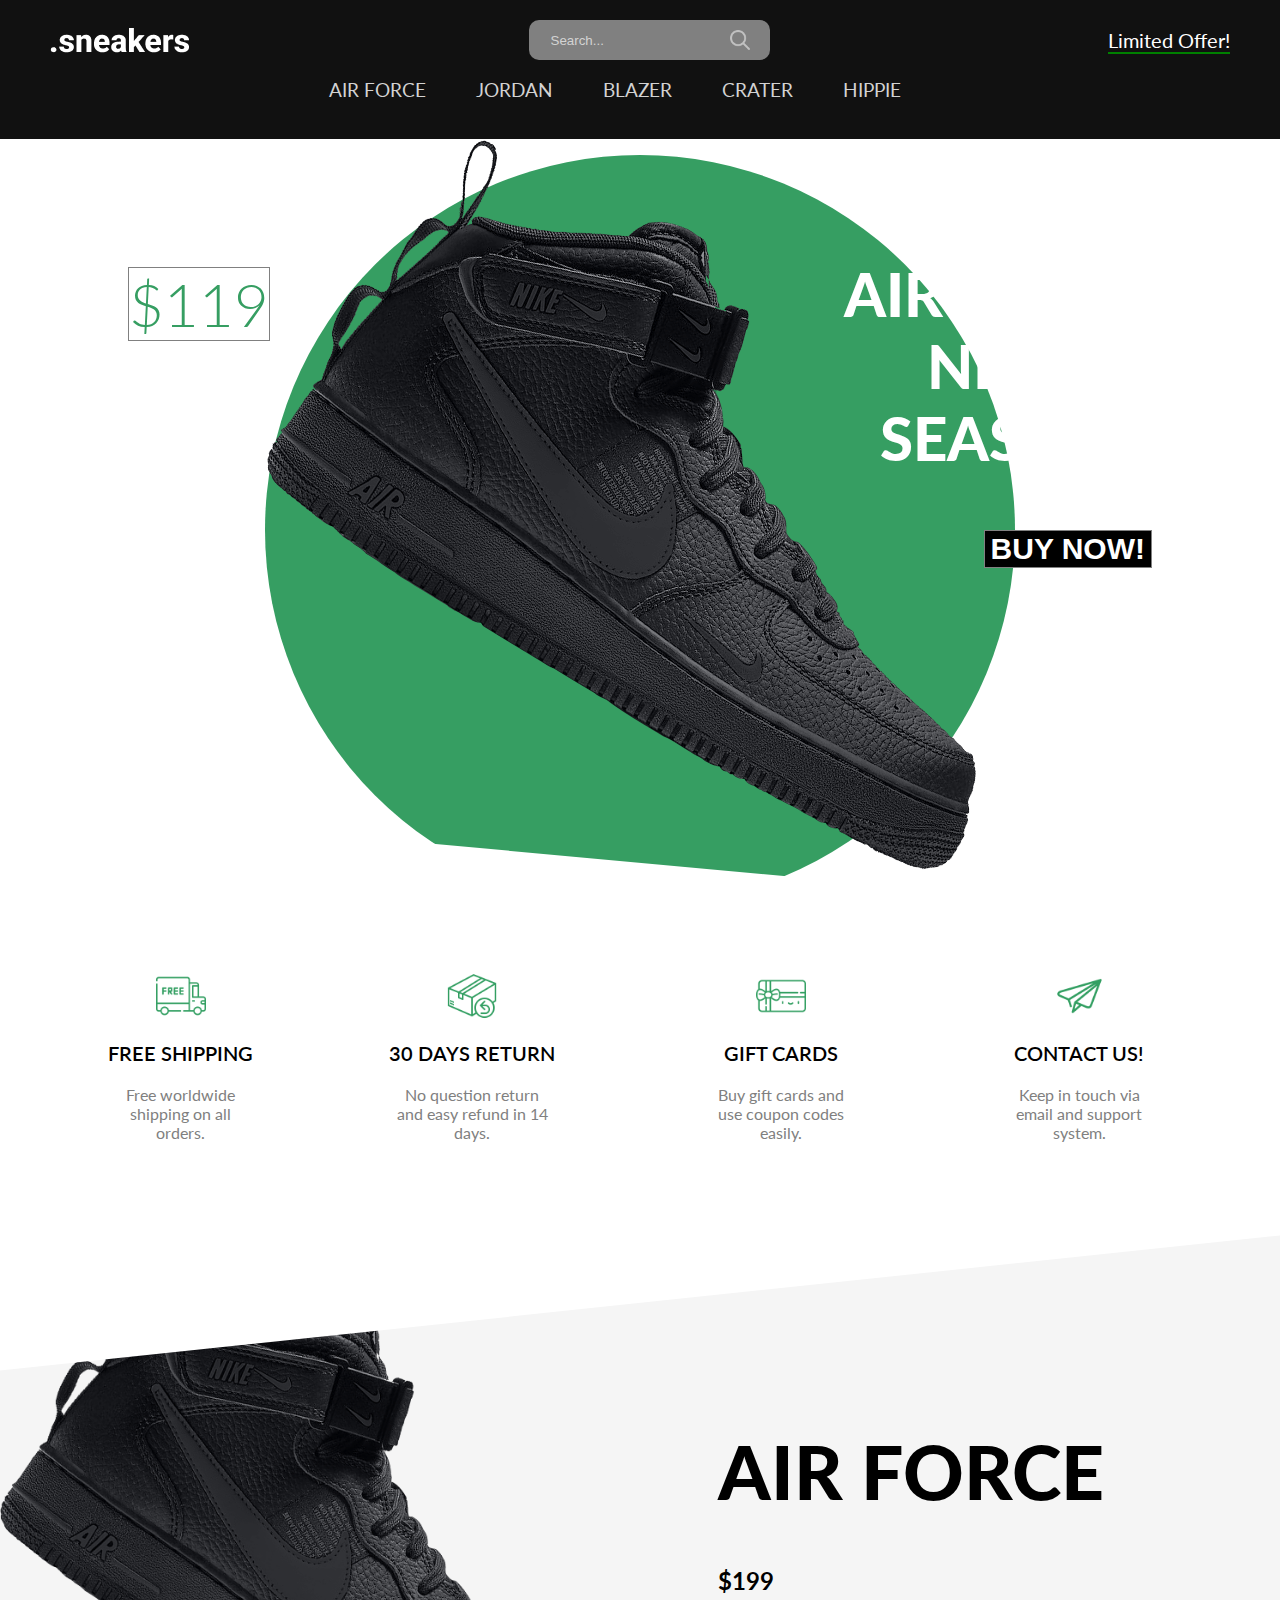
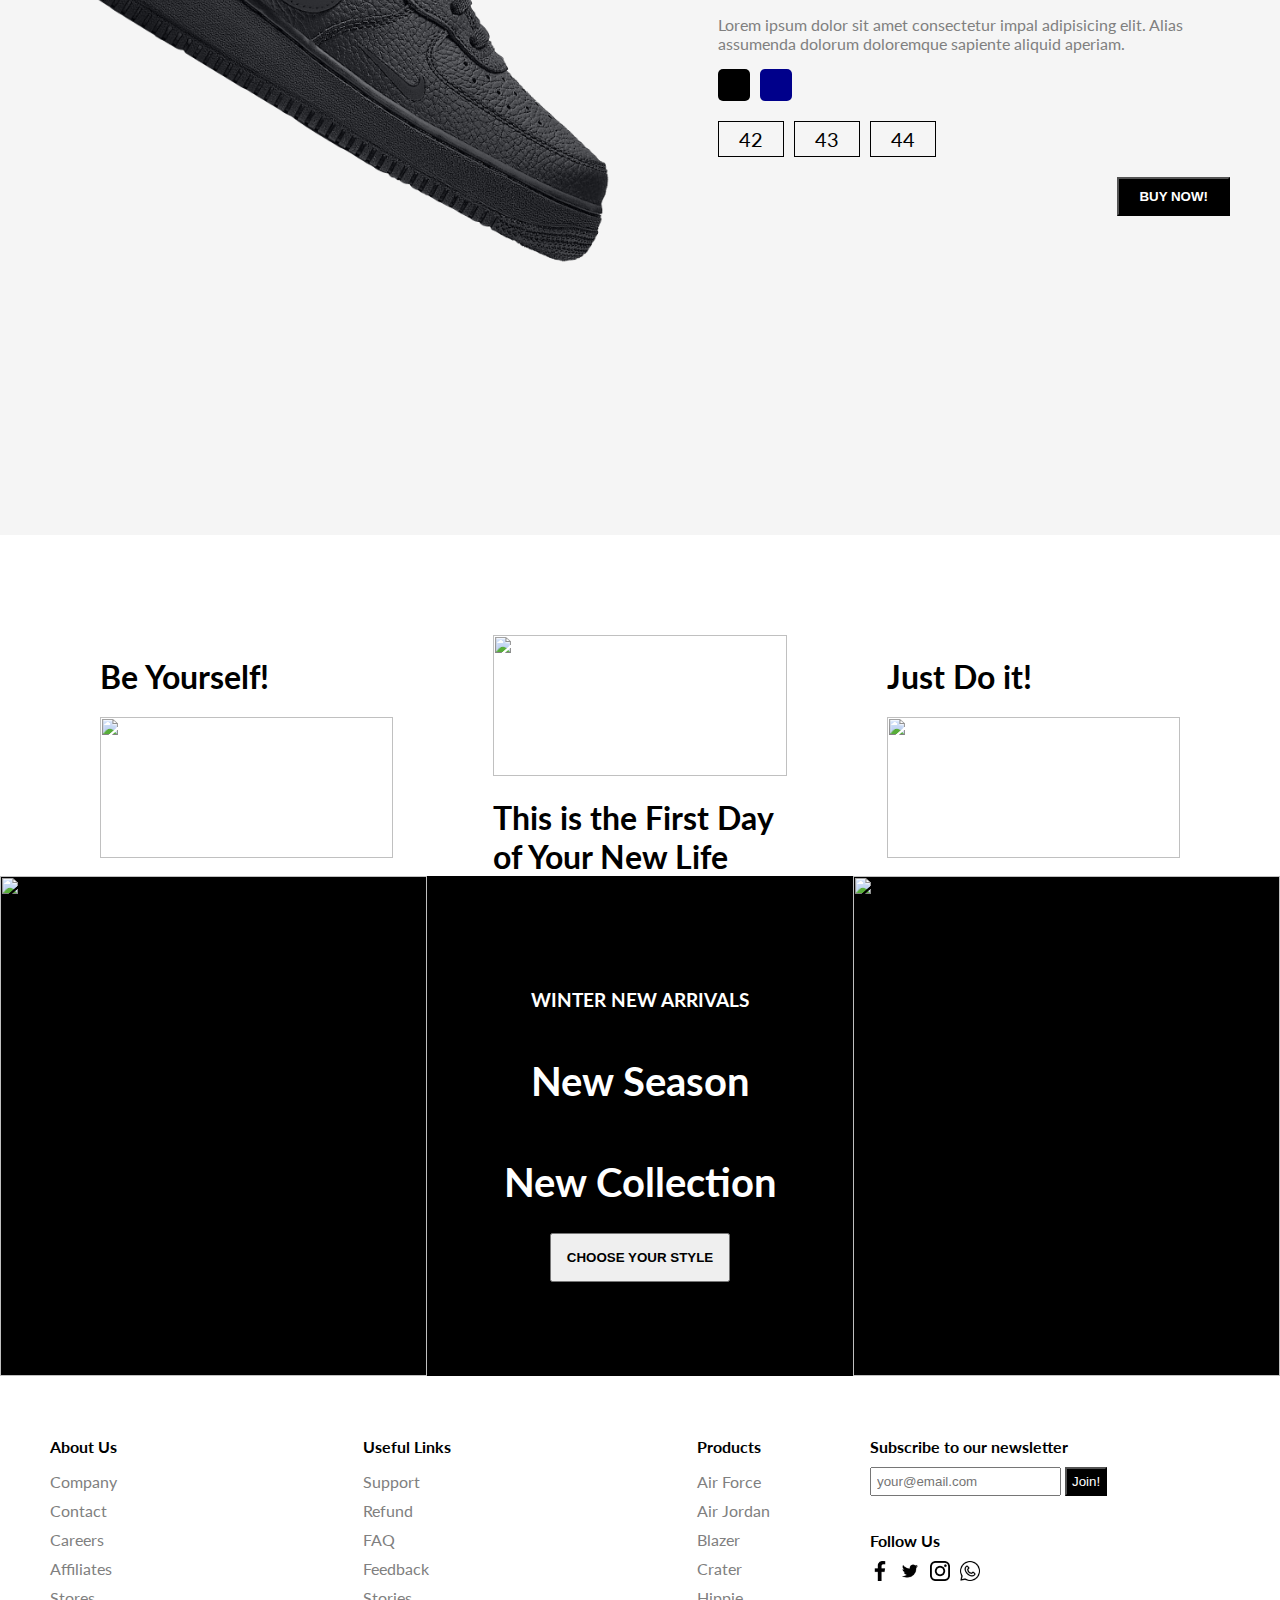
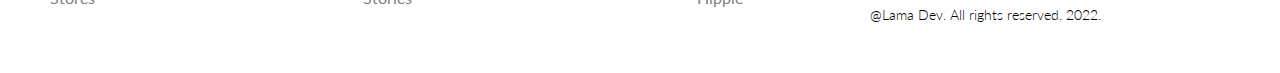
==== e commerce/index.html @ 88a5950a "initial commit" ====
<html lang="en">

<head>
    <meta charset="UTF-8">
    <meta http-equiv="X-UA-Compatible" content="IE=edge">
    <meta name="viewport" content="width=device-width, initial-scale=1.0">
    <link
        href="https://fonts.googleapis.com/css2?family=Lato:ital,wght@0,100;0,300;0,400;0,700;0,900;1,100;1,300;1,400;1,700;1,900&display=swap"
        rel="stylesheet">
    <link rel="stylesheet" href="style.css">
    <title>Nike Store</title>
</head>

<body>
    <nav id="nav">
        <div class="navTop">
            <div class="navItem">
                <img src="./img/sneakers.png" alt="">
            </div>
            <div class="navItem">
                <div class="search">
                    <input type="text" placeholder="Search..." class="searchInput">
                    <img src="./img/search.png" width="20" height="20" alt="" class="searchIcon">
                </div>
            </div>
            <div class="navItem">
                <span class="limitedOffer">Limited Offer!</span>
            </div>
        </div>
        <div class="navBottom">
            <h3 class="menuItem">AIR FORCE</h3>
            <h3 class="menuItem">JORDAN</h3>
            <h3 class="menuItem">BLAZER</h3>
            <h3 class="menuItem">CRATER</h3>
            <h3 class="menuItem">HIPPIE</h3>
        </div>
    </nav>
    <div class="slider">
        <div class="sliderWrapper">
            <div class="sliderItem">
                <img src="./img/air.png" alt="" class="sliderImg">
                <div class="sliderBg"></div>
                <h1 class="sliderTitle">AIR FORCE</br> NEW</br> SEASON</h1>
                <h2 class="sliderPrice">$119</h2>
                <a href="#product">
                    <button class="buyButton">BUY NOW!</button>
                </a>
            </div>
            <div class="sliderItem">
                <img src="./img/jordan.png" alt="" class="sliderImg">
                <div class="sliderBg"></div>
                <h1 class="sliderTitle">AIR JORDAN</br> NEW</br> SEASON</h1>
                <h2 class="sliderPrice">$149</h2>
                <a href="#product">
                    <button class="buyButton">BUY NOW!</button>
                </a>
            </div>
            <div class="sliderItem">
                <img src="./img/blazer.png" alt="" class="sliderImg">
                <div class="sliderBg"></div>
                <h1 class="sliderTitle">BLAZER</br> NEW</br> SEASON</h1>
                <h2 class="sliderPrice">$109</h2>
                <a href="#product">
                    <button class="buyButton">BUY NOW!</button>
                </a>
            </div>
            <div class="sliderItem">
                <img src="./img/crater.png" alt="" class="sliderImg">
                <div class="sliderBg"></div>
                <h1 class="sliderTitle">CRATER</br> NEW</br> SEASON</h1>
                <h2 class="sliderPrice">$129</h2>
                <a href="#product">
                    <button class="buyButton">BUY NOW!</button>
                </a>
            </div>
            <div class="sliderItem">
                <img src="./img/hippie.png" alt="" class="sliderImg">
                <div class="sliderBg"></div>
                <h1 class="sliderTitle">HIPPIE</br> NEW</br> SEASON</h1>
                <h2 class="sliderPrice">$99</h2>
                <a href="#product">
                    <button class="buyButton">BUY NOW!</button>
                </a>
            </div>
        </div>
    </div>
   
    <div class="features">
        <div class="feature">
            <img src="./img/shipping.png" alt="" class="featureIcon">
            <span class="featureTitle">FREE SHIPPING</span>
            <span class="featureDesc">Free worldwide shipping on all orders.</span>
        </div>
        <div class="feature">
            <img class="featureIcon" src="./img/return.png" alt="">
            <span class="featureTitle">30 DAYS RETURN</span>
            <span class="featureDesc">No question return and easy refund in 14 days.</span>
        </div>
        <div class="feature">
            <img class="featureIcon" src="./img/gift.png" alt="">
            <span class="featureTitle">GIFT CARDS</span>
            <span class="featureDesc">Buy gift cards and use coupon codes easily.</span>
        </div>
        <div class="feature">
            <img class="featureIcon" src="./img/contact.png" alt="">
            <span class="featureTitle">CONTACT US!</span>
            <span class="featureDesc">Keep in touch via email and support system.</span>
        </div>
    </div>

    <div class="product" id="product">
        <img src="./img/air.png" alt="" class="productImg">
        <div class="productDetails">
            <h1 class="productTitle">AIR FORCE</h1>
            <h2 class="productPrice">$199</h2>
            <p class="productDesc">Lorem ipsum dolor sit amet consectetur impal adipisicing elit. Alias assumenda
                dolorum
                doloremque sapiente aliquid aperiam.</p>
            <div class="colors">
                <div class="color"></div>
                <div class="color"></div>
            </div>
            <div class="sizes">
                <div class="size">42</div>
                <div class="size">43</div>
                <div class="size">44</div>
            </div>
            <button class="productButton">BUY NOW!</button>
        </div>
        <div class="payment">
            <h1 class="payTitle">Personal Information</h1>
            <label>Name and Surname</label>
            <input type="text" placeholder="John Doe" class="payInput">
            <label>Phone Number</label>
            <input type="text" placeholder="+1 234 5678" class="payInput">
            <label>Address</label>
            <input type="text" placeholder="Elton St 21 22-145" class="payInput">
            <h1 class="payTitle">Card Information</h1>
            <div class="cardIcons">
                <img src="./img/visa.png" width="40" alt="" class="cardIcon">
                <img src="./img/master.png" alt="" width="40" class="cardIcon">
            </div>
            <input type="password" class="payInput" placeholder="Card Number">
            <div class="cardInfo">
                <input type="text" placeholder="mm" class="payInput sm">
                <input type="text" placeholder="yyyy" class="payInput sm">
                <input type="text" placeholder="cvv" class="payInput sm">
            </div>
            <button class="payButton">Checkout!</button>
            <span class="close">X</span>
        </div>
    </div>
    <div class="gallery">
        <div class="galleryItem">
            <h1 class="galleryTitle">Be Yourself!</h1>
            <img src="https://images.pexels.com/photos/9295809/pexels-photo-9295809.jpeg?auto=compress&cs=tinysrgb&dpr=2&w=500"
                alt="" class="galleryImg">
        </div>
        <div class="galleryItem">
            <img src="https://images.pexels.com/photos/1040427/pexels-photo-1040427.jpeg?auto=compress&cs=tinysrgb&dpr=2&w=500"
                alt="" class="galleryImg">
            <h1 class="galleryTitle">This is the First Day of Your New Life</h1>
        </div>
        <div class="galleryItem">
            <h1 class="galleryTitle">Just Do it!</h1>
            <img src="https://images.pexels.com/photos/7856965/pexels-photo-7856965.jpeg?auto=compress&cs=tinysrgb&dpr=2&w=500"
                alt="" class="galleryImg">
        </div>
    </div>
    <div class="newSeason">
        <div class="nsItem">
            <img src="https://images.pexels.com/photos/4753986/pexels-photo-4753986.jpeg?auto=compress&cs=tinysrgb&dpr=2&w=500"
                alt="" class="nsImg">
        </div>
        <div class="nsItem">
            <h3 class="nsTitleSm">WINTER NEW ARRIVALS</h3>
            <h1 class="nsTitle">New Season</h1>
            <h1 class="nsTitle">New Collection</h1>
            <a href="#nav">
                <button class="nsButton">CHOOSE YOUR STYLE</button>
            </a>
        </div>
        <div class="nsItem">
            <img src="https://images.pexels.com/photos/7856965/pexels-photo-7856965.jpeg?auto=compress&cs=tinysrgb&dpr=2&w=500"
                alt="" class="nsImg">
        </div>
    </div>
    <footer>
        <div class="footerLeft">
            <div class="footerMenu">
                <h1 class="fMenuTitle">About Us</h1>
                <ul class="fList">
                    <li class="fListItem">Company</li>
                    <li class="fListItem">Contact</li>
                    <li class="fListItem">Careers</li>
                    <li class="fListItem">Affiliates</li>
                    <li class="fListItem">Stores</li>
                </ul>
            </div>
            <div class="footerMenu">
                <h1 class="fMenuTitle">Useful Links</h1>
                <ul class="fList">
                    <li class="fListItem">Support</li>
                    <li class="fListItem">Refund</li>
                    <li class="fListItem">FAQ</li>
                    <li class="fListItem">Feedback</li>
                    <li class="fListItem">Stories</li>
                </ul>
            </div>
            <div class="footerMenu">
                <h1 class="fMenuTitle">Products</h1>
                <ul class="fList">
                    <li class="fListItem">Air Force</li>
                    <li class="fListItem">Air Jordan</li>
                    <li class="fListItem">Blazer</li>
                    <li class="fListItem">Crater</li>
                    <li class="fListItem">Hippie</li>
                </ul>
            </div>
        </div>
        <div class="footerRight">
            <div class="footerRightMenu">
                <h1 class="fMenuTitle">Subscribe to our newsletter</h1>
                <div class="fMail">
                    <input type="text" placeholder="your@email.com" class="fInput">
                    <button class="fButton">Join!</button>
                </div>
            </div>
            <div class="footerRightMenu">
                <h1 class="fMenuTitle">Follow Us</h1>
                <div class="fIcons">
                    <img src="./img/facebook.png" alt="" class="fIcon">
                    <img src="./img/twitter.png" alt="" class="fIcon">
                    <img src="./img/instagram.png" alt="" class="fIcon">
                    <img src="./img/whatsapp.png" alt="" class="fIcon">
                </div>
            </div>
            <div class="footerRightMenu">
                <span class="copyright">@Lama Dev. All rights reserved. 2022.</span>
            </div>
        </div>
    </footer>
    <script src="./app.js"></script>
</body>

</html>
---- e commerce/style.css ----
html {
    scroll-behavior: smooth;
  }
  
  body {
    font-family: "Lato", sans-serif;
    padding: 0;
    margin: 0;
  }
  
  nav {
    background-color: #111;
    color: white;
    padding: 20px 50px;
  }
  
  .navTop {
    display: flex;
    align-items: center;
    justify-content: space-between;
  }
  
  .search {
    display: flex;
    align-items: center;
    background-color: gray;
    padding: 10px 20px;
    border-radius: 10px;
  }
  
  .searchInput {
    border: none;
    background-color: transparent;
  }
  
  .searchInput::placeholder {
    color: lightgray;
  }
  
  .limitedOffer {
    font-size: 20px;
    border-bottom: 2px solid green;
    cursor: pointer;
  }
  
  .navBottom {
    display: flex;
    align-items: center;
    justify-content: center;
  }
  
  .menuItem {
    margin-right: 50px;
    cursor: pointer;
    color: lightgray;
    font-weight: 400;
  }
  
  .slider {
    background: url("https://images.unsplash.com/photo-1604147495798-57beb5d6af73?ixlib=rb-1.2.1&ixid=MnwxMjA3fDB8MHxwaG90by1wYWdlfHx8fGVufDB8fHx8&auto=format&fit=crop&w=2370&q=80");
    clip-path: polygon(0 0, 100% 0, 100% 100%, 0 85%);
    overflow: hidden;
  }
  
  .sliderWrapper {
    display: flex;
    width: 500vw;
    transition: all 1.5s ease-in-out;
  }
  
  .sliderItem {
    width: 100vw;
    display: flex;
    align-items: center;
    justify-content: center;
    position: relative;
  }
  
  .sliderBg {
    width: 750px;
    height: 750px;
    border-radius: 50%;
    position: absolute;
  }
  
  .sliderImg {
    z-index: 1;
  }
  
  .sliderTitle {
    position: absolute;
    top: 10%;
    right: 10%;
    font-size: 60px;
    font-weight: 900;
    text-align: center;
    color: white;
    z-index: 1;
  }
  
  .sliderPrice {
    position: absolute;
    top: 10%;
    left: 10%;
    font-size: 60px;
    font-weight: 300;
    text-align: center;
    color: white;
    border: 1px solid gray;
    z-index: 1;
  }
  
  .buyButton {
    position: absolute;
    top: 50%;
    right: 10%;
    font-size: 30px;
    font-weight: 900;
    color: white;
    border: 1px solid gray;
    background-color: black;
    z-index: 1;
    cursor: pointer;
  }
  
  .buyButton:hover {
    background-color: white;
    color: black;
  }
  
  .sliderItem:nth-child(1) .sliderBg {
    background-color: #369e62;
  }
  .sliderItem:nth-child(2) .sliderBg {
    background-color: rebeccapurple;
  }
  .sliderItem:nth-child(3) .sliderBg {
    background-color: teal;
  }
  .sliderItem:nth-child(4) .sliderBg {
    background-color: cornflowerblue;
  }
  .sliderItem:nth-child(5) .sliderBg {
    background-color: rgb(124, 115, 80);
  }
  
  .sliderItem:nth-child(1) .sliderPrice {
    color: #369e62;
  }
  .sliderItem:nth-child(2) .sliderPrice {
    color: white;
  }
  .sliderItem:nth-child(3) .sliderPrice {
    color: teal;
  }
  .sliderItem:nth-child(4) .sliderPrice {
    color: cornflowerblue;
  }
  .sliderItem:nth-child(5) .sliderPrice {
    color: cornsilk;
  }
  
  .features {
    display: flex;
    align-items: center;
    justify-content: space-between;
    padding: 50px;
  }
  
  .feature {
    display: flex;
    flex-direction: column;
    align-items: center;
    text-align: center;
  }
  
  .featureIcon {
    width: 50px;
    height: 50px;
  }
  
  .featureTitle {
    font-size: 20px;
    font-weight: 600;
    margin: 20px;
  }
  
  .featureDesc {
    color: gray;
    width: 50%;
    height: 100px;
  }
  
  .product {
    height: 100vh;
    background-color: whitesmoke;
    position: relative;
    clip-path: polygon(0 15%, 100% 0, 100% 100%, 0% 100%);
  }
  
  .payment {
    width: 500px;
    height: 500px;
    background-color: white;
    position: absolute;
    top: 0;
    bottom: 0;
    left: 0;
    right: 0;
    margin: auto;
    padding: 10px 50px;
    display: none;
    flex-direction: column;
    -webkit-box-shadow: 0px 0px 13px 2px rgba(0, 0, 0, 0.3);
    box-shadow: 0px 0px 13px 2px rgba(0, 0, 0, 0.3);
  }
  
  .payTitle {
    font-size: 20px;
    color: lightgray;
  }
  
  label {
    font-size: 14px;
    font-weight: 300;
  }
  
  .payInput {
    padding: 10px;
    margin: 10px 0px;
    border: none;
    border-bottom: 1px solid gray;
  }
  
  .payInput::placeholder {
    color: rgb(163, 163, 163);
  }
  
  .cardIcons {
    display: flex;
  }
  
  .cardIcon {
    margin-right: 10px;
  }
  
  .cardInfo {
    display: flex;
    justify-content: space-between;
  }
  
  .sm {
    width: 30%;
  }
  
  .payButton {
    position: absolute;
    height: 40px;
    bottom: -40;
    width: 100%;
    left: 0;
    -webkit-box-shadow: 0px 0px 13px 2px rgba(0, 0, 0, 0.3);
    box-shadow: 0px 0px 13px 2px rgba(0, 0, 0, 0.3);
    background-color: #369e62;
    color: white;
    border: none;
    cursor: pointer;
  }
  
  .close {
    width: 20px;
    height: 20px;
    position: absolute;
    background-color: gray;
    color: white;
    top: 10px;
    right: 10px;
    display: flex;
    align-items: center;
    justify-content: center;
    cursor: pointer;
    padding: 2px;
  }
  
  .productImg {
    width: 50%;
  }
  
  .productDetails {
    position: absolute;
    top: 10%;
    right: 0;
    width: 40%;
    padding: 50px;
  }
  
  .productTitle {
    font-size: 75px;
    font-weight: 900;
  }
  
  .productDesc {
    font-style: 24px;
    color: gray;
  }
  
  .colors,
  .sizes {
    display: flex;
    margin-bottom: 20px;
  }
  
  .color {
    width: 32px;
    height: 32px;
    border-radius: 5px;
    background-color: black;
    margin-right: 10px;
    cursor: pointer;
  }
  
  .color:last-child {
    background-color: darkblue;
  }
  
  .size {
    padding: 5px 20px;
    border: 1px solid black;
    margin-right: 10px;
    cursor: pointer;
    font-size: 20px;
  }
  
  .productButton {
    float: right;
    padding: 10px 20px;
    background-color: black;
    color: white;
    font-weight: 600;
    cursor: pointer;
  }
  
  .productButton:hover {
    background-color: white;
    color: black;
  }
  
  .gallery {
    padding: 50px;
    display: flex;
  }
  
  .galleryItem {
    flex: 1;
    padding: 50px;
  }
  
  .galleryImg {
    width: 100%;
  }
  
  .newSeason {
    display: flex;
  }
  
  .nsItem {
    flex: 1;
    background-color: black;
    color: white;
    display: flex;
    flex-direction: column;
    align-items: center;
    justify-content: center;
    text-align: center;
  }
  
  .nsImg {
    width: 100%;
    height: 500px;
  }
  
  .nsTitle {
    font-size: 40px;
  }
  
  .nsButton {
    padding: 15px;
    font-weight: 600;
    cursor: pointer;
  }
  
  footer {
    display: flex;
  }
  
  .footerLeft {
    flex: 2;
    display: flex;
    justify-content: space-between;
    padding: 50px;
  }
  
  .fMenuTitle {
    font-size: 16px;
  }
  
  .fList {
    padding: 0;
    list-style: none;
  }
  
  .fListItem {
    margin-bottom: 10px;
    color: gray;
    cursor: pointer;
  }
  
  .footerRight {
    flex: 1;
    padding: 50px;
    display: flex;
    flex-direction: column;
    justify-content: space-between;
  }
  
  .fInput {
    padding: 5px;
  }
  
  .fButton {
    padding: 5px;
    background-color: black;
    color: white;
  }
  
  .fIcons{
    display: flex;
  }
  
  .fIcon{
    width: 20px;
    height: 20px;
    margin-right: 10px;
  }
  
  .copyright{
    font-weight: 300;
    font-size: 14px;
  }
  
  @media screen and (max-width:480px) {
    nav{
      padding: 20px;
    }
  
    .search{
      display: none;
    }
  
    .navBottom{
      flex-wrap: wrap;
    }
  
    .menuItem{
      margin: 20px;
      font-weight: 700;
      font-size: 20px;
    }
  
    .slider{
      clip-path: none;
    }
  
    .sliderImg{
      width: 90%;
    }
  
    .sliderBg{
      width: 100%;
      height: 100%;
    }
  
    .sliderTitle{
      display: none;
    }
  
    .sliderPrice{
      top: unset;
      bottom: -50;
      left: 0;
      background-color: lightgrey;
    }
  
    .buyButton{
      right: 0;
      top: 0;
    }
  
    .features{
      flex-direction: column;
    }
  
    .product{
      clip-path: none ;
      display: flex;
      flex-direction: column;
      align-items: center;
    }
  
    .productImg{
      width: 80%;
    }
  
    .productDetails{
      width: 100%;
      padding: 0;
      display: flex;
      flex-direction: column;
      align-items: center;
      text-align: center;
      position: relative;
      top: 0;
    }
  
    .productTitle{
      font-size: 50px;
      margin: 0;
    }
  
    .gallery{
      display: none;
    }
  
    .newSeason{
      flex-direction: column;
    }
  
    .nsItem:nth-child(2){
      padding: 50px;
    }
  
    footer{
      flex-direction: column;
      align-items: center;
    }
  
    .footerLeft{
      padding: 20px;
      width: 90%;
    }
  
    .footerRight{
      padding: 20px;
      width: 90%;
      align-items: center;
      background-color: whitesmoke;
    }
  
    .payment{
      width: 90%;
      padding: 20px;
    }
  }
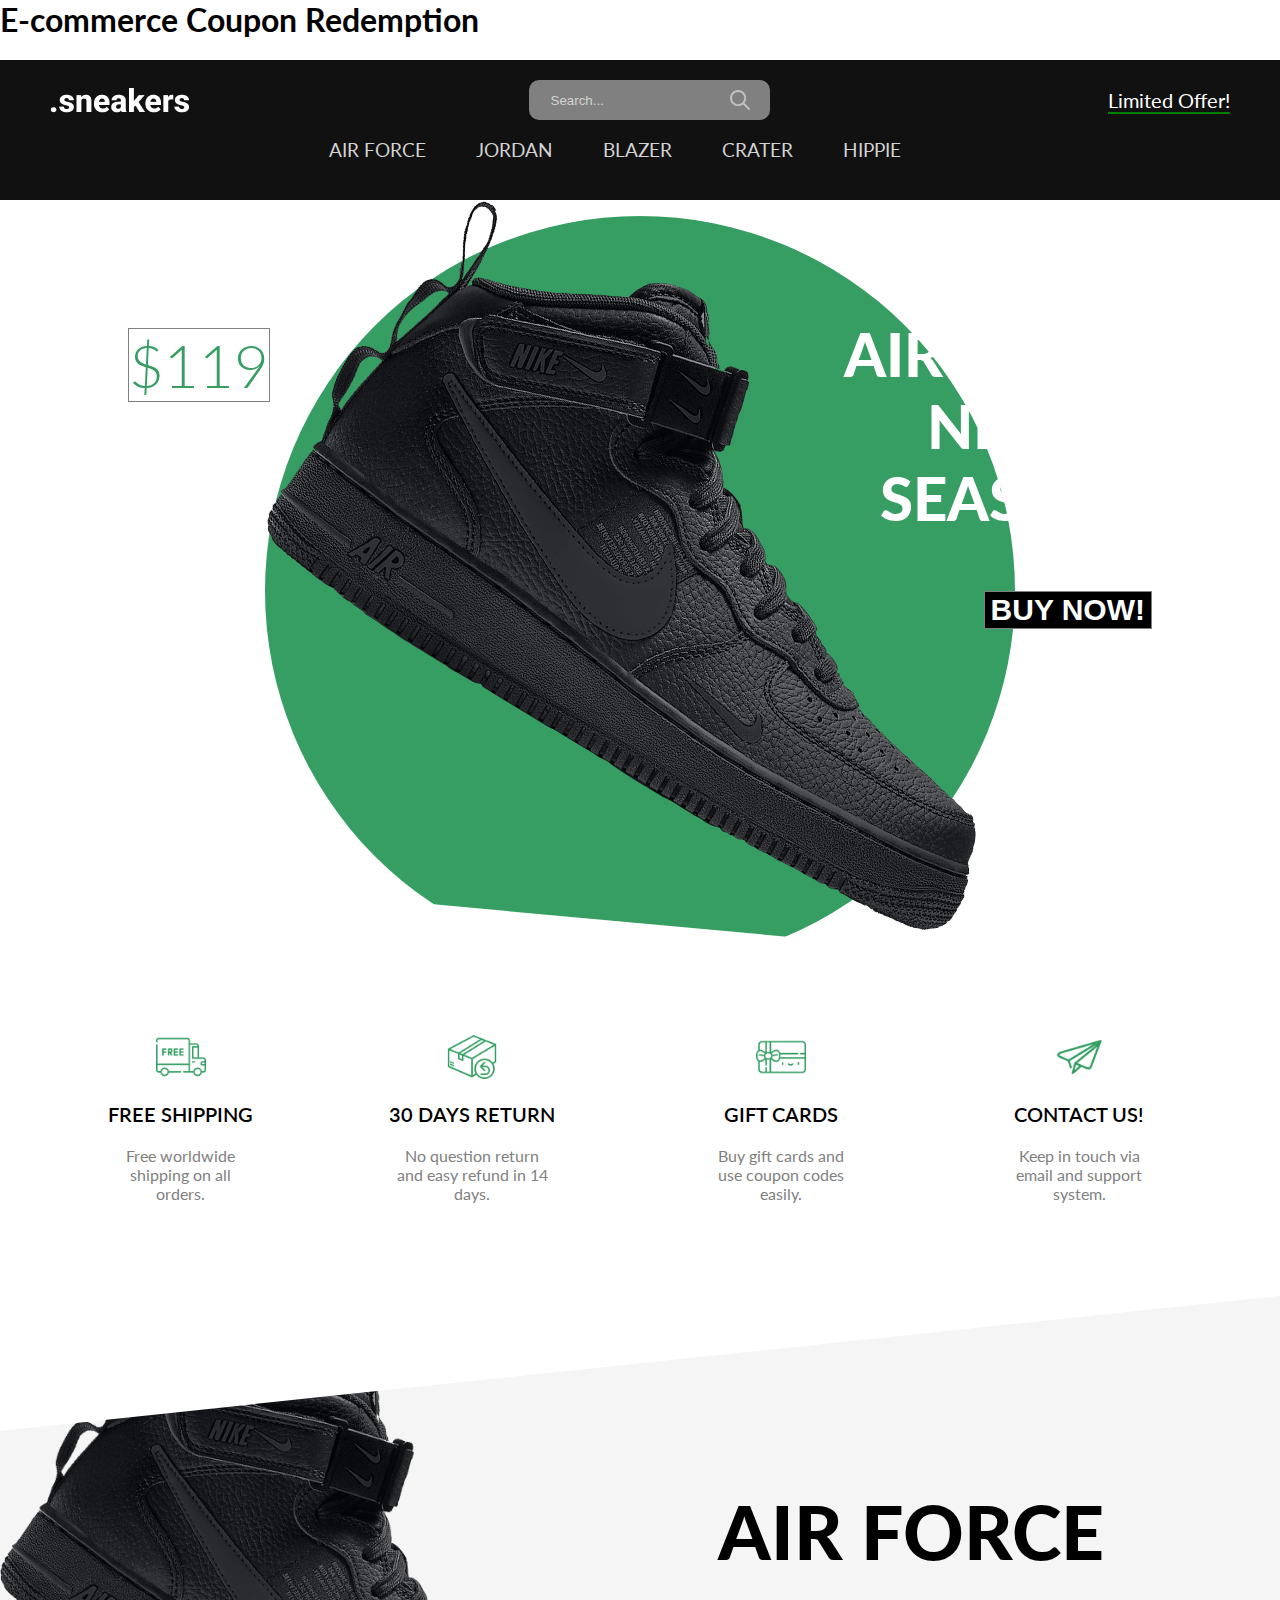
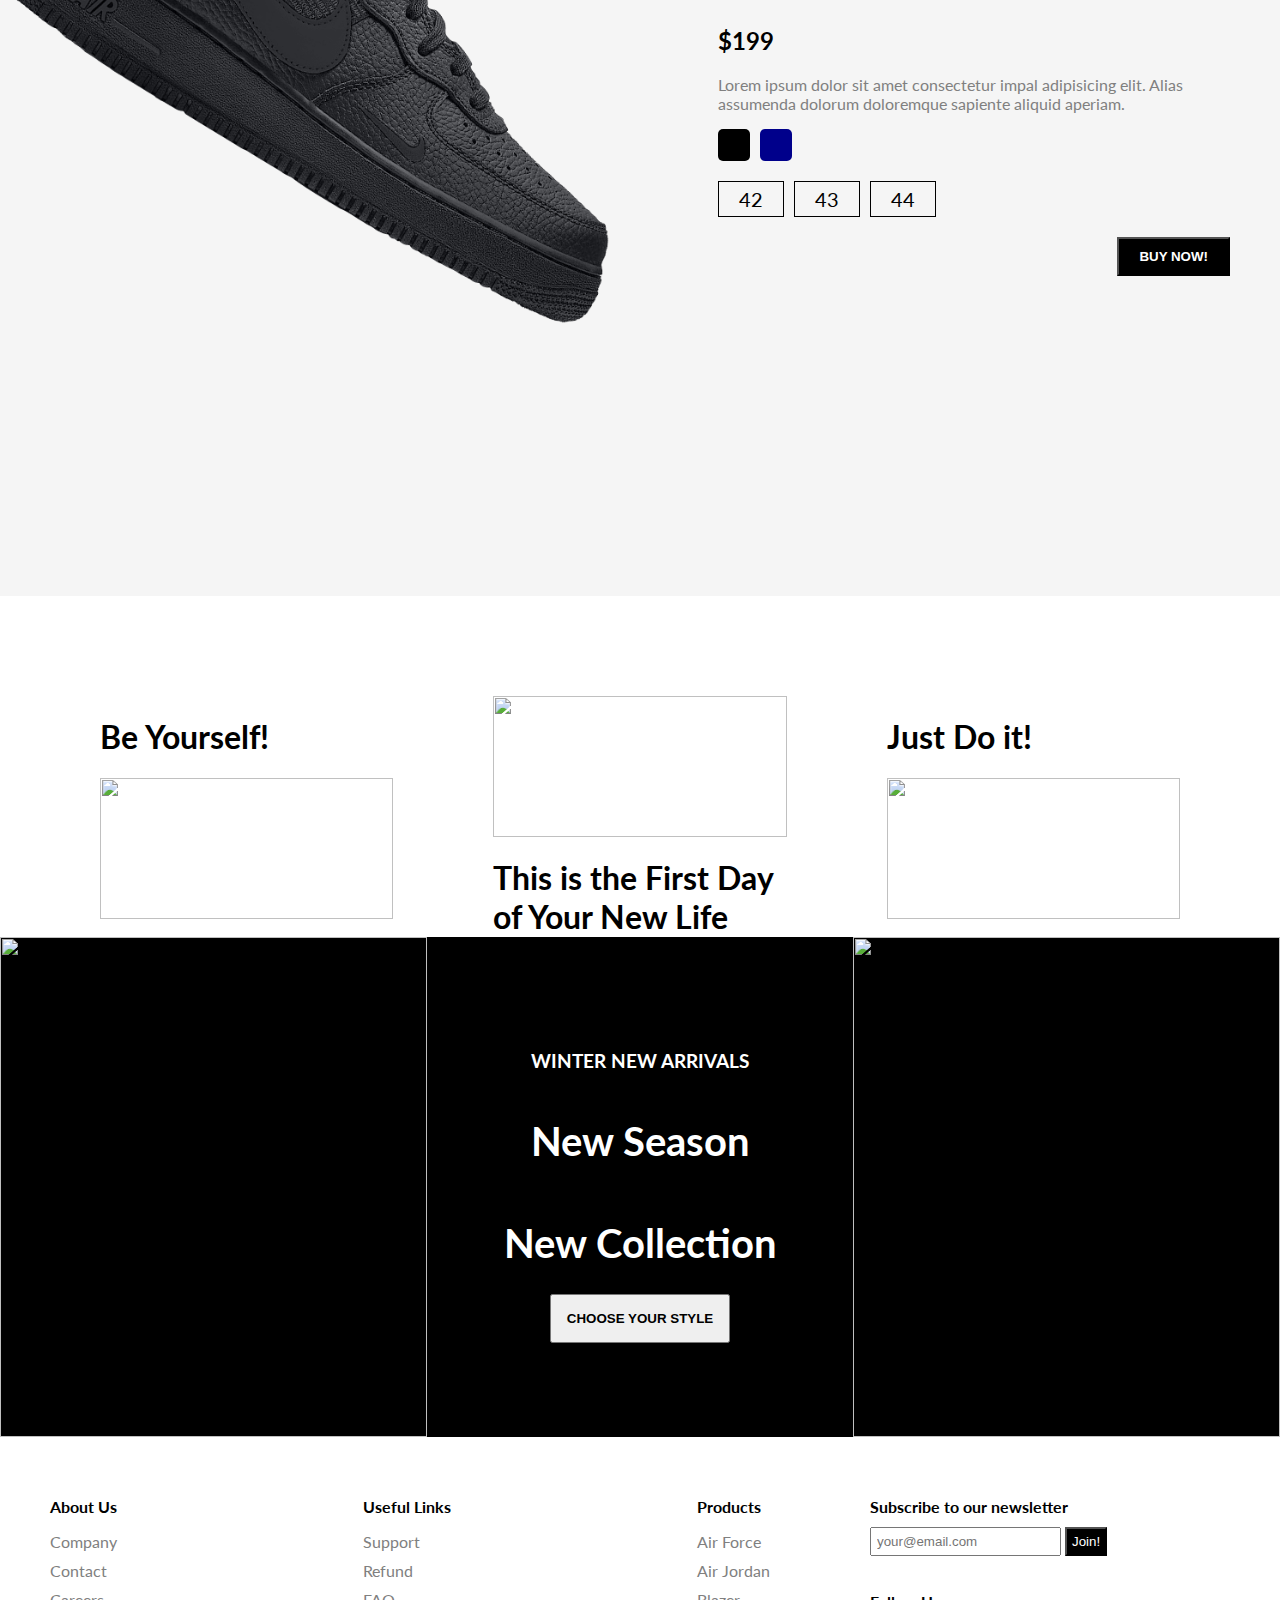
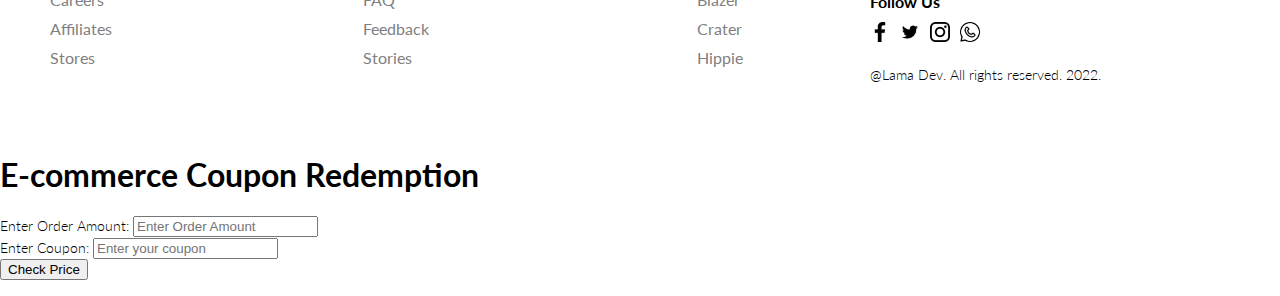
==== commit 42fc78ca: "Update index.html" ====
--- a/e commerce/index.html
+++ b/e commerce/index.html
@@ -1,5 +1,8 @@
 <html lang="en">
 
+<!-- E-commerce Coupon Redemption -->
+<section class="containers" >
+    <h1>E-commerce Coupon Redemption</h1>
 <head>
     <meta charset="UTF-8">
     <meta http-equiv="X-UA-Compatible" content="IE=edge">
@@ -243,4 +246,20 @@
     <script src="./app.js"></script>
 </body>
 
-</html>+</html>
+
+ <!-- E-commerce Coupon Redemption -->
+ <section class="containers" >
+    <h1>E-commerce Coupon Redemption</h1>
+    <form action="" class="forms">
+
+        <label class="lables" for="orderAmount">Enter Order Amount:</label>
+        <input class="inputFeilds" type="number" id="orderAmount" placeholder="Enter Order Amount"><br> 
+
+        <label class="lables" for="coupon">Enter Coupon:</label>
+        <input class="inputFeilds" type="text" id="coupon" placeholder="Enter your coupon "><br>
+
+    <button type="button" id="finalPrice" class="button">Check Price</button>
+    </form>
+    <div id="result7" class="result"></div>
+</section>
